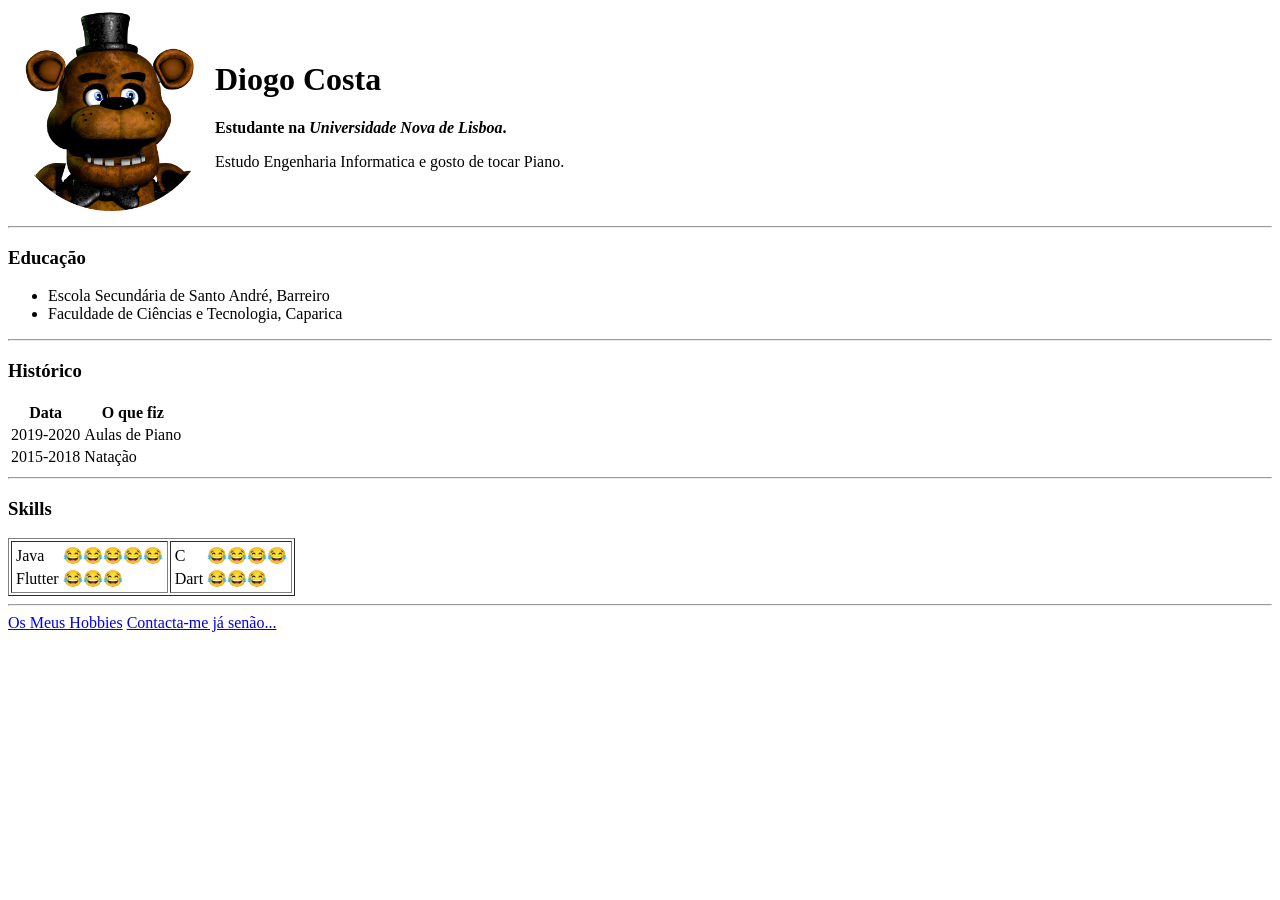
==== index.html @ 02525f0c "Added Initial CV website files" ====
<!DOCTYPE html>
<html lang="en" dir="ltr">

<head>
  <meta charset="utf-8">
  <title>Site do Diogo</title>
</head>

<body>
  <table>
    <tr>
      <td>
        <img src="images/freddy-modified.png" alt="Freddy FNAF" height=200>
      </td>
      <td>
        <h1>Diogo Costa</h1>
        <p>
          <strong>
            Estudante na <em>Universidade Nova de Lisboa</em>.
          </strong>
        </p>
        <p>Estudo Engenharia Informatica e gosto de tocar Piano.</p>
      </td>
    </tr>
  </table>


  <hr>

  <h3>Educação</h3>
  <ul>
    <li>Escola Secundária de Santo André, Barreiro</li>
    <li>Faculdade de Ciências e Tecnologia, Caparica</li>
  </ul>
  <hr>

  <h3>Histórico</h3>
  <table>
    <thead>
      <tr>
        <th>Data</th>
        <th>O que fiz</th>
      </tr>
    </thead>
    <tbody>
      <tr>
        <td>2019-2020</td>
        <td>Aulas de Piano</td>
      </tr>
      <tr>
        <td>2015-2018</td>
        <td>Natação</td>
      </tr>
    </tbody>
    <tfoot>
    </tfoot>
  </table>

  <hr>

  <h3>Skills</h3>
  <table border="1">
    <tbody>
      <tr>
        <td>
          <table>
            <tbody>
              <tr>
                <td>Java</td>
                <td>😂😂😂😂😂</td>
              </tr>
              <tr>
                <td>Flutter</td>
                <td>😂😂😂</td>
              </tr>
            </tbody>
          </table>
        </td>
        <td>
          <table>
            <tbody>
              <tr>
                <td>C</td>
                <td>😂😂😂😂</td>
              </tr>
              <tr>
                <td>Dart</td>
                <td>😂😂😂</td>
              </tr>
            </tbody>
          </table>
        </td>
      </tr>
    </tbody>
  </table>

  <hr>
  <a target="_blank" href="hobbies.html">Os Meus Hobbies</a>
  <a target="_blank" href="contact_info.html">Contacta-me já senão...</a>
</body>

</html>
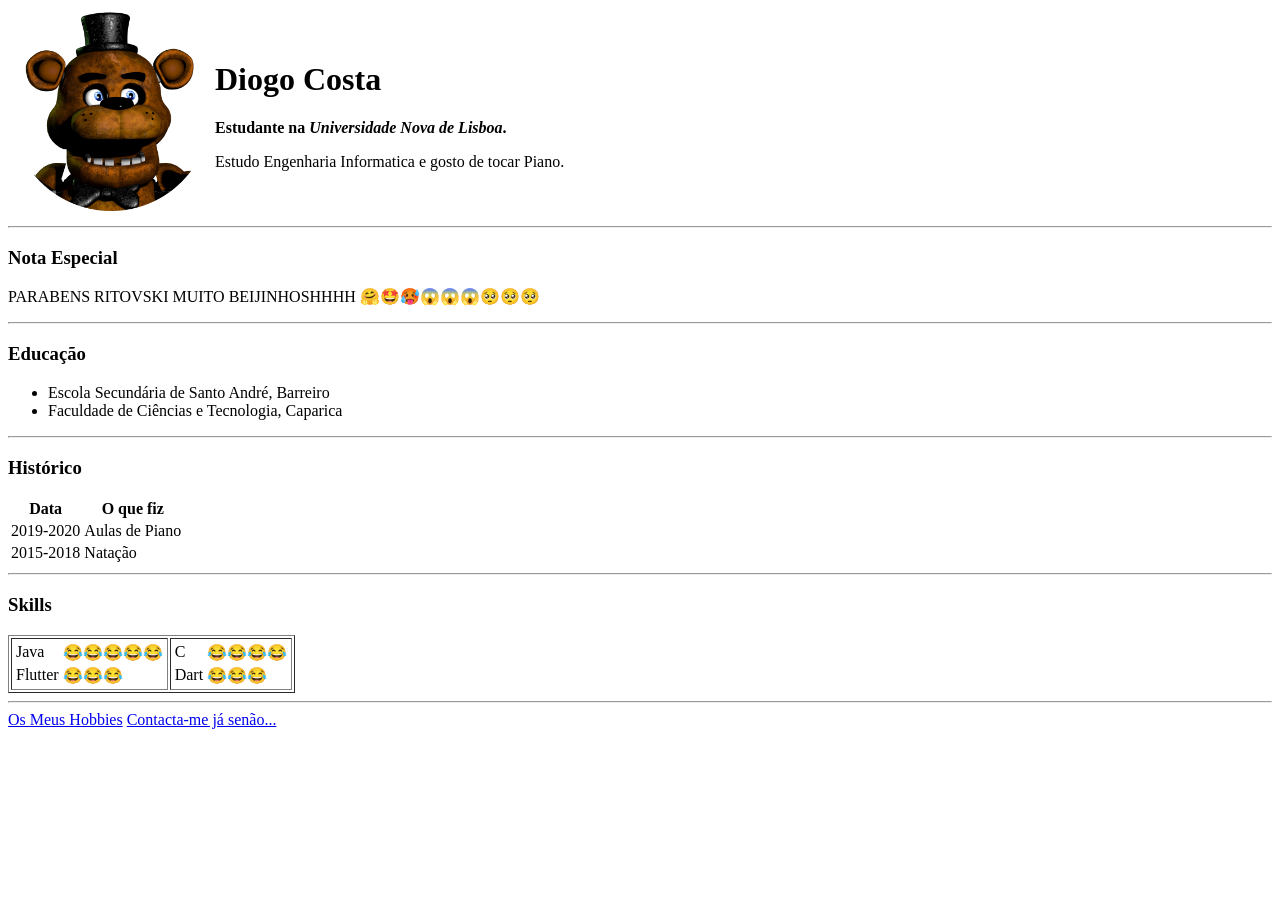
==== commit f5ab2c52: "Nota especial para a Rita" ====
--- a/index.html
+++ b/index.html
@@ -25,6 +25,9 @@
   </table>
 
 
+  <hr>
+  <h3>Nota Especial</h3>
+  <p>PARABENS RITOVSKI MUITO BEIJINHOSHHHH 🤗🤩🥵😱😱😱🥺🥺🥺</p>
   <hr>
 
   <h3>Educação</h3>
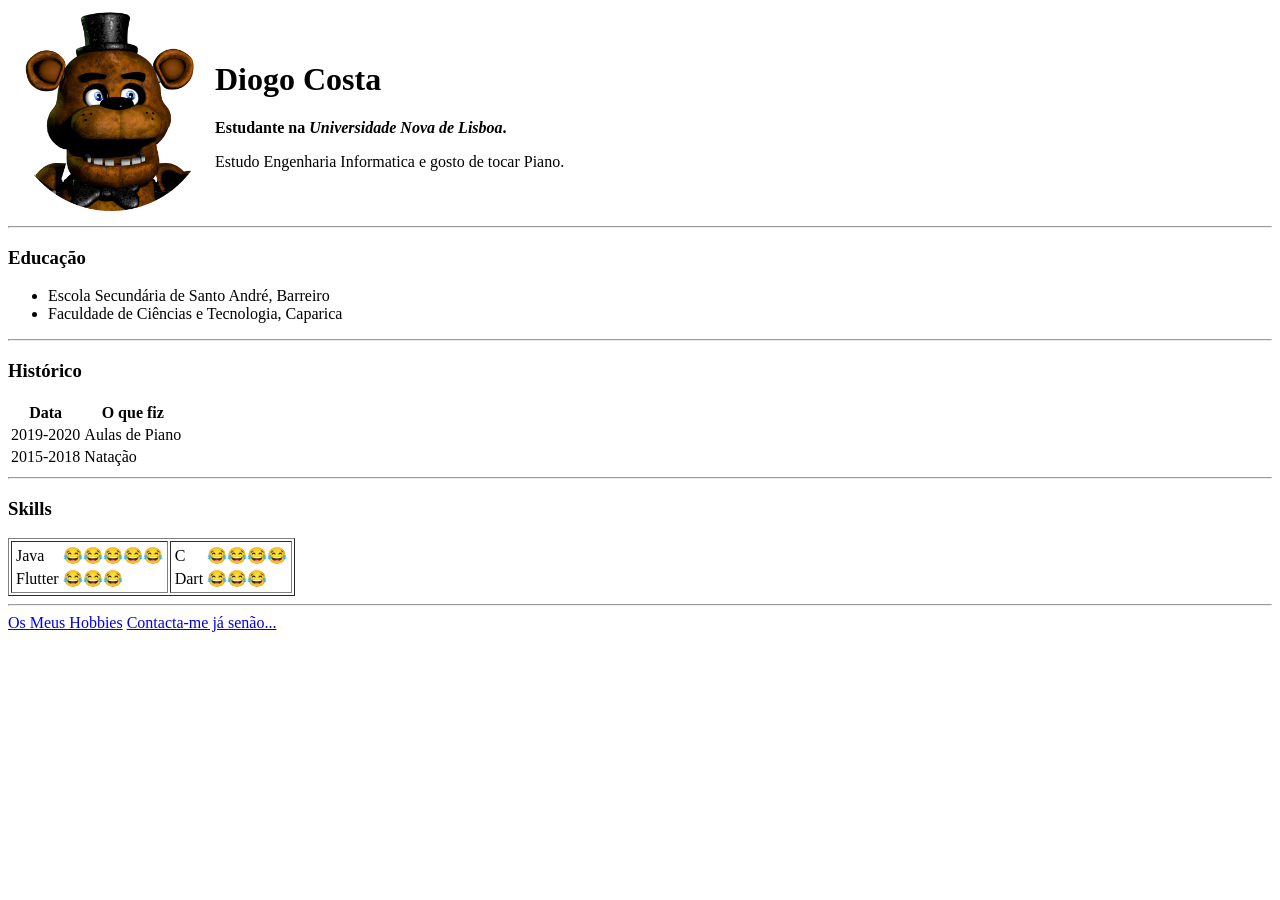
==== commit 8dfe68b4: "Add files via upload" ====
--- a/index.html
+++ b/index.html
@@ -23,11 +23,6 @@
       </td>
     </tr>
   </table>
-
-
-  <hr>
-  <h3>Nota Especial</h3>
-  <p>PARABENS RITOVSKI MUITO BEIJINHOSHHHH 🤗🤩🥵😱😱😱🥺🥺🥺</p>
   <hr>
 
   <h3>Educação</h3>
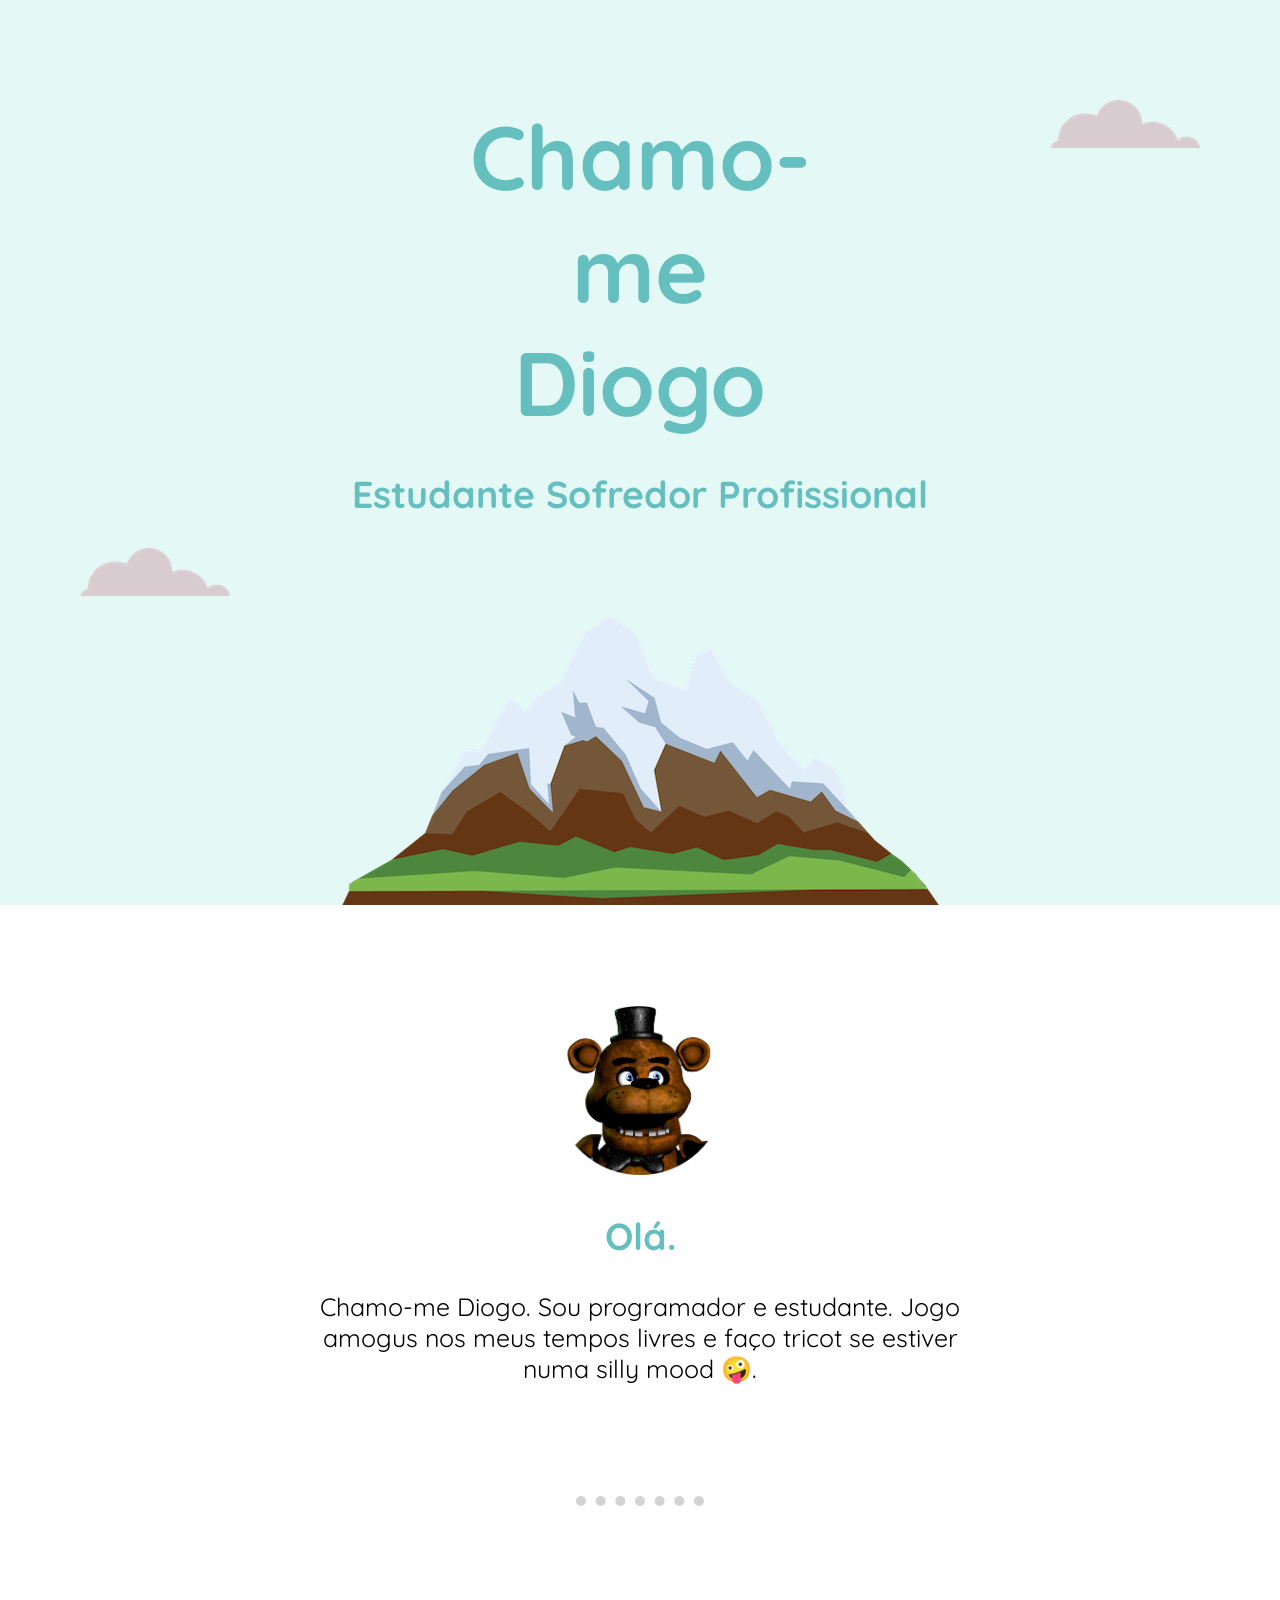
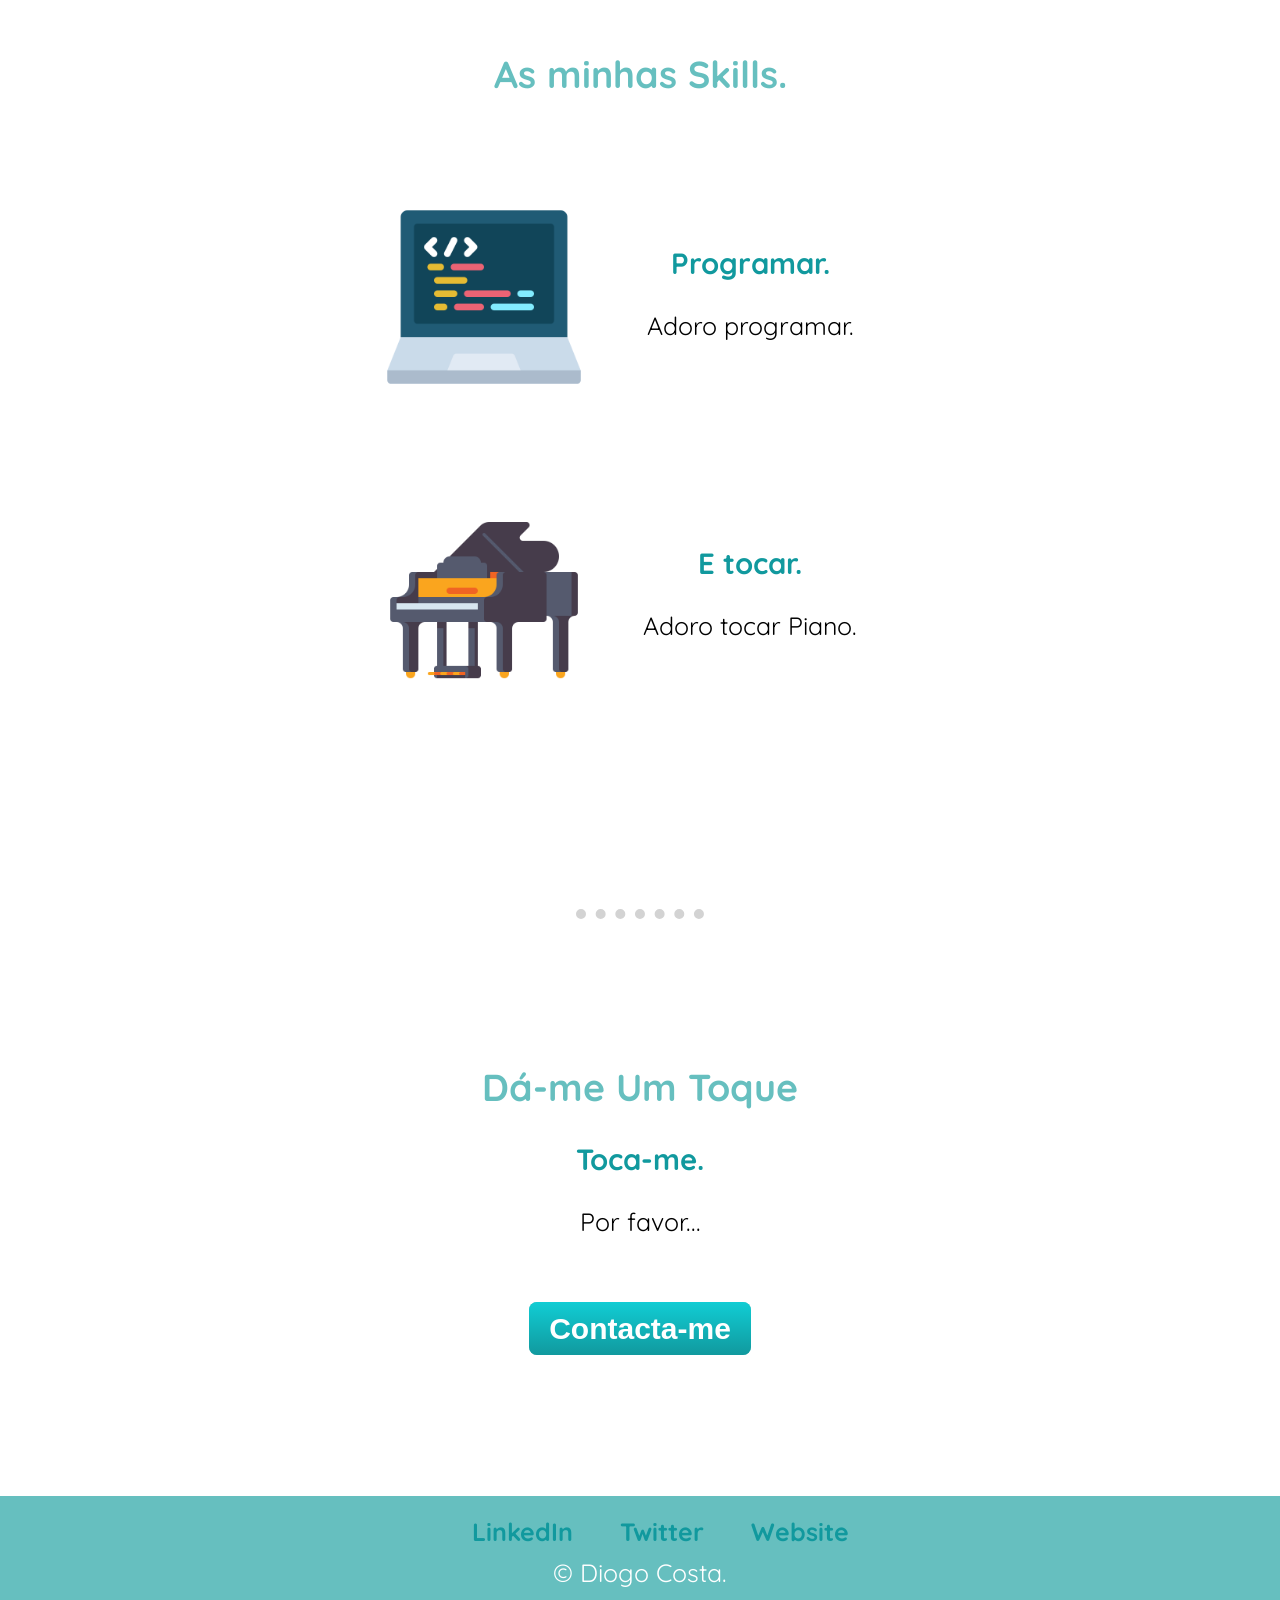
==== commit d867a737: "Add files via upload" ====
--- a/index.html
+++ b/index.html
@@ -1,100 +1,60 @@
 <!DOCTYPE html>
 <html lang="en" dir="ltr">
-
-<head>
-  <meta charset="utf-8">
-  <title>Site do Diogo</title>
-</head>
-
-<body>
-  <table>
-    <tr>
-      <td>
-        <img src="images/freddy-modified.png" alt="Freddy FNAF" height=200>
-      </td>
-      <td>
-        <h1>Diogo Costa</h1>
-        <p>
-          <strong>
-            Estudante na <em>Universidade Nova de Lisboa</em>.
-          </strong>
-        </p>
-        <p>Estudo Engenharia Informatica e gosto de tocar Piano.</p>
-      </td>
-    </tr>
-  </table>
-  <hr>
-
-  <h3>Educação</h3>
-  <ul>
-    <li>Escola Secundária de Santo André, Barreiro</li>
-    <li>Faculdade de Ciências e Tecnologia, Caparica</li>
-  </ul>
-  <hr>
-
-  <h3>Histórico</h3>
-  <table>
-    <thead>
-      <tr>
-        <th>Data</th>
-        <th>O que fiz</th>
-      </tr>
-    </thead>
-    <tbody>
-      <tr>
-        <td>2019-2020</td>
-        <td>Aulas de Piano</td>
-      </tr>
-      <tr>
-        <td>2015-2018</td>
-        <td>Natação</td>
-      </tr>
-    </tbody>
-    <tfoot>
-    </tfoot>
-  </table>
-
-  <hr>
-
-  <h3>Skills</h3>
-  <table border="1">
-    <tbody>
-      <tr>
-        <td>
-          <table>
-            <tbody>
-              <tr>
-                <td>Java</td>
-                <td>😂😂😂😂😂</td>
-              </tr>
-              <tr>
-                <td>Flutter</td>
-                <td>😂😂😂</td>
-              </tr>
-            </tbody>
-          </table>
-        </td>
-        <td>
-          <table>
-            <tbody>
-              <tr>
-                <td>C</td>
-                <td>😂😂😂😂</td>
-              </tr>
-              <tr>
-                <td>Dart</td>
-                <td>😂😂😂</td>
-              </tr>
-            </tbody>
-          </table>
-        </td>
-      </tr>
-    </tbody>
-  </table>
-
-  <hr>
-  <a target="_blank" href="hobbies.html">Os Meus Hobbies</a>
-  <a target="_blank" href="contact_info.html">Contacta-me já senão...</a>
-</body>
-
+  <head>
+    <meta charset="utf-8">
+    <title>Diogo Costa</title>
+    <link rel="stylesheet" href="css/styles.css">
+    <link rel="icon" href="favicon.ico">
+    <link rel="preconnect" href="https://fonts.googleapis.com"><link rel="preconnect" href="https://fonts.gstatic.com" crossorigin><link href="https://fonts.googleapis.com/css2?family=Quicksand:wght@300&display=swap" rel="stylesheet">
+  </head>
+  <body>
+    <div class="top-container">
+      <img class="top_cloud" src="images/cloud.png" alt="cloud_img">
+      <h1>Chamo-me Diogo</h1>
+      <h2>Estudante Sofredor Profissional</h2>
+      <img class="bot_cloud" src="images/cloud.png" alt="cloud_img">
+      <img class="mountain-img" src="images/mountain.png" alt="mountain_img">
+    </div>
+    <div class="middle_container">
+      <div class="profile">
+        <img class="profile_pic_1" src="images/freddy-modified.png" alt="freddy-img">
+        <h2>Olá.</h2>
+        <p class="profile_desc">Chamo-me Diogo. Sou programador e estudante. Jogo
+          amogus nos meus tempos livres e faço tricot se estiver numa silly mood 🤪.</p>
+      </div>
+      <hr>
+      <div class="skills">
+        <h2>As minhas Skills.</h2>
+        <div class="skill-row">
+          <img class="h_img" src="images/programming.png" alt="programming-img">
+          <div class="skill_text">
+            <h3>Programar.</h3>
+            <p class="skill_desc">Adoro programar.</p>
+          </div>
+        </div>
+        <div class="skill-row">
+          <img class="h_img" src="images/grand-piano.png" alt="grand-piano-img">
+          <div class="skill_text">
+            <h3>E tocar.</h3>
+            <p class="skill_desc">Adoro tocar Piano.</p>
+          </div>
+        </div>
+      </div>
+      <hr>
+      <div class="contact_me">
+        <h2>Dá-me Um Toque</h2>
+        <h3>Toca-me.</h3>
+        <p>Por favor...</p>
+        <div class="coiso">
+          <a class="contact_button" href="mailto:email@email.com">Contacta-me</a>
+        </div>
+      </div>
+    </div>
+    <div class="contact_bar">
+      <a class="footer-link" href="https://www.linkedin.com/">LinkedIn</a>
+      <a class="footer-link" href="https://twitter.com/">Twitter</a>
+      <a class="footer-link" href="https://www.appbrewery.co/">Website</a>
+      <p class="at_sign">© Diogo Costa.</p>
+    </div>
+  </body>
 </html>
--- a/css/styles.css
+++ b/css/styles.css
@@ -0,0 +1,150 @@
+body{
+  margin: 0;
+  padding: 0;
+  text-align: center;
+  font-family: 'Quicksand', sans-serif;
+  font-size: 1.5625rem; /*25px;*/
+}
+
+h1{
+  margin-top: 0;
+  width: 30%;
+  margin: auto;
+  font-size: 5.625rem;
+  color: #66BFBF;
+}
+
+h2{
+  color: #66BFBF;
+}
+
+h3{
+  color: #11999E;
+}
+
+a{
+  color: #11999E;
+  font-weight: bold;
+  text-decoration: none;
+}
+
+hr{
+  border-style: none;
+  border-top: 10px dotted lightgrey;
+  width: 10%;
+}
+
+.contact_button {
+  background: #11cdd4;
+  background-image: -webkit-linear-gradient(top, #11cdd4, #11999e);
+  background-image: -moz-linear-gradient(top, #11cdd4, #11999e);
+  background-image: -ms-linear-gradient(top, #11cdd4, #11999e);
+  background-image: -o-linear-gradient(top, #11cdd4, #11999e);
+  background-image: linear-gradient(to bottom, #11cdd4, #11999e);
+  -webkit-border-radius: 8;
+  -moz-border-radius: 8;
+  border-radius: 8px;
+  font-family: Arial;
+  color: #ffffff;
+  font-size: 30px;
+  padding: 20px 40px 20px 40px;
+  text-decoration: none;
+}
+
+.coiso{
+  padding: 50px;
+}
+
+.contact_button:hover {
+  background: #30e3cb;
+  background-image: -webkit-linear-gradient(top, #30e3cb, #2bc4ad);
+  background-image: -moz-linear-gradient(top, #30e3cb, #2bc4ad);
+  background-image: -ms-linear-gradient(top, #30e3cb, #2bc4ad);
+  background-image: -o-linear-gradient(top, #30e3cb, #2bc4ad);
+  background-image: linear-gradient(to bottom, #30e3cb, #2bc4ad);
+  text-decoration: none;
+}
+
+.h_img{
+  height: 200px;
+  float: left;
+  margin-right: 20px;
+}
+
+
+
+.top-container{
+  background-color: #E4F9F5;
+  padding-top: 100px;
+  max-width: none;
+}
+
+.skills{
+  padding: 100px 0;
+}
+
+.profile{
+  padding: 100px 0;
+}
+
+.profile_desc{
+  margin: 0 auto;
+  width: 50%;
+}
+
+.top_cloud{
+  margin: 0 auto;
+  position: absolute;
+  right: 5rem;
+}
+
+.bot_cloud{
+  position: absolute;
+  left: 5rem;
+}
+
+.mountain-img{
+  margin: 0 auto;
+  display: block;
+}
+
+.profile_pic_1{
+  height: 170px;
+}
+
+.contact_me{
+  padding: 100px 0;
+}
+
+.contact_button{
+  height: auto;
+  width: 200px;
+  padding: 10px 20px;
+  background-color: #66BFBF;
+}
+
+.contact_bar{
+  background-color: #66BFBF;
+  padding: 20px;
+}
+
+.footer-link{
+  margin-left: 40px;
+}
+
+.at_sign{
+  margin: 0;
+  padding: 10px;
+  color: white;
+}
+
+.skill-row{
+  height: 200px;
+  margin: 100px auto;
+  width: 40%;
+  text-align: center;
+}
+
+.skill_text{
+  transform: translateY(50%);
+}
